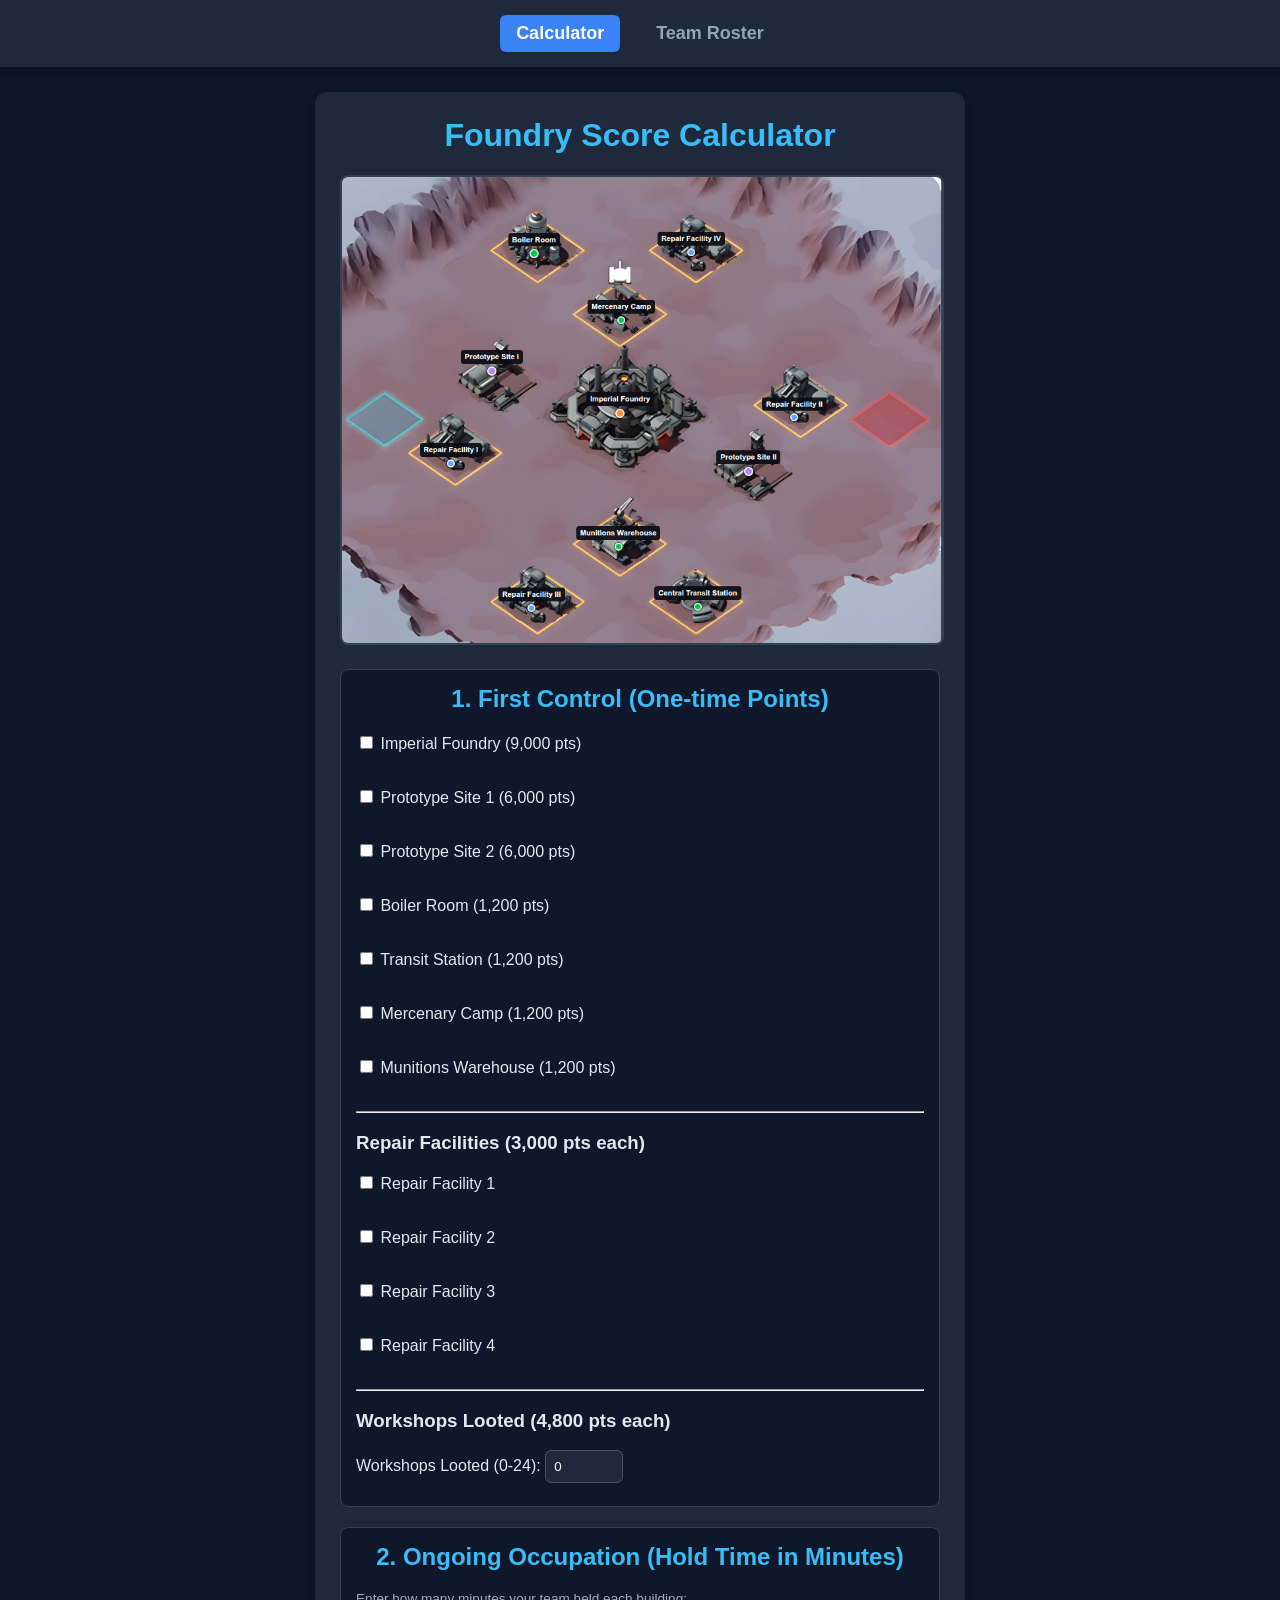
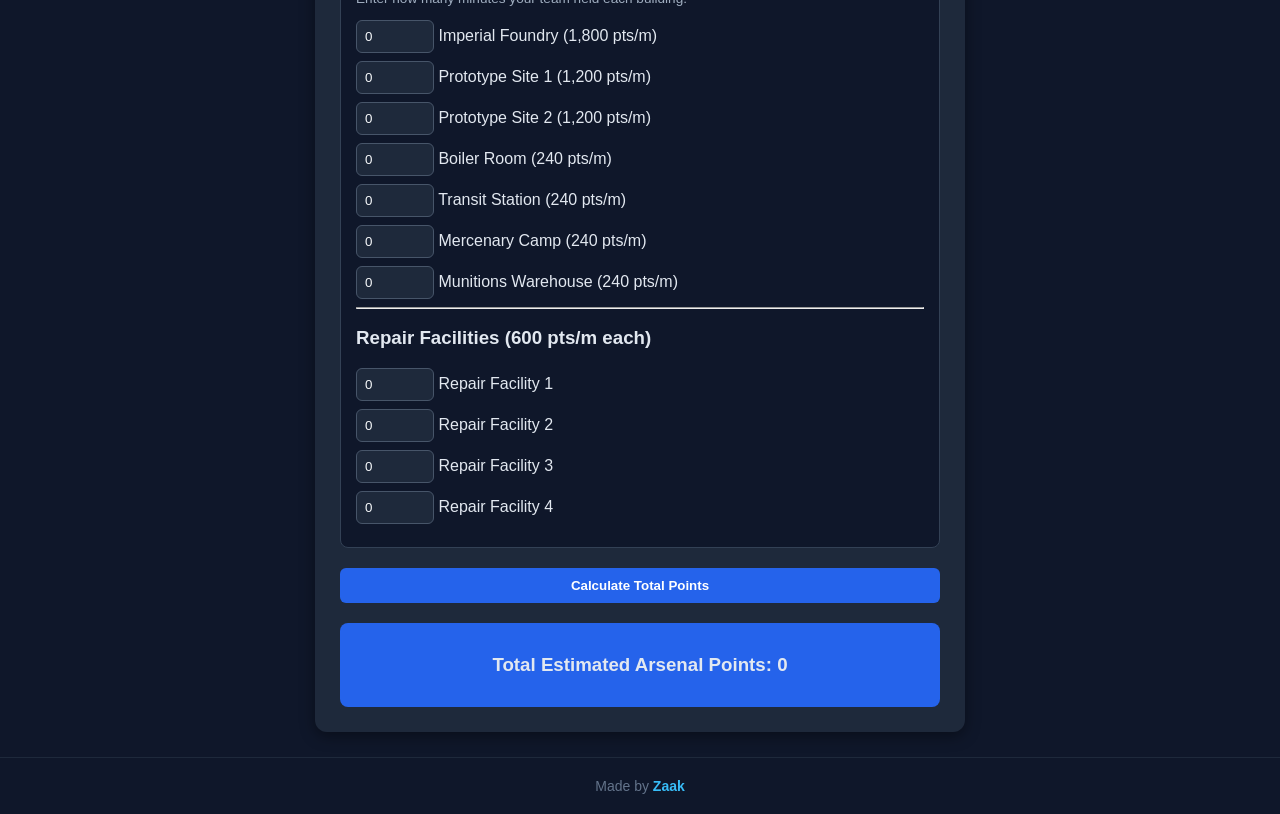
==== index.html @ eb8f11a5 "First upload" ====
<!DOCTYPE html>
<html lang="en">
<head>
  <meta charset="UTF-8">
  <meta name="viewport" content="width=device-width, initial-scale=1.0">
  <title>Whiteout Survival - Foundry Calculator</title>
  <link rel="stylesheet" href="style.css">
</head>
<body>

  <!-- Navigation Bar -->
  <nav class="navbar">
    <a href="index.html" class="active">Calculator</a>
    <a href="teams.html">Team Roster</a>
  </nav>

  <div class="container">
    <h1>Foundry Score Calculator</h1>
    
    <!-- Map Image Header -->
    <img src="map.png" alt="Foundry Map" class="map-img">

    <div class="section">
      <h2>1. First Control (One-time Points)</h2>
      <label><input type="checkbox" id="imperial_fc"> Imperial Foundry (9,000 pts)</label><br>
      <label><input type="checkbox" id="proto1_fc"> Prototype Site 1 (6,000 pts)</label><br>
      <label><input type="checkbox" id="proto2_fc"> Prototype Site 2 (6,000 pts)</label><br>
      <label><input type="checkbox" id="boiler_fc"> Boiler Room (1,200 pts)</label><br>
      <label><input type="checkbox" id="transit_fc"> Transit Station (1,200 pts)</label><br>
      <label><input type="checkbox" id="merc_fc"> Mercenary Camp (1,200 pts)</label><br>
      <label><input type="checkbox" id="munition_fc"> Munitions Warehouse (1,200 pts)</label><br>
      <hr>
      <h3>Repair Facilities (3,000 pts each)</h3>
      <label><input type="checkbox" id="rf1_fc"> Repair Facility 1</label><br>
      <label><input type="checkbox" id="rf2_fc"> Repair Facility 2</label><br>
      <label><input type="checkbox" id="rf3_fc"> Repair Facility 3</label><br>
      <label><input type="checkbox" id="rf4_fc"> Repair Facility 4</label><br>
      <hr>
      <h3>Workshops Looted (4,800 pts each)</h3>
      <label>Workshops Looted (0-24): 
        <input type="number" id="workshops_count" value="0" min="0" max="24">
      </label>
    </div>

    <div class="section">
      <h2>2. Ongoing Occupation (Hold Time in Minutes)</h2>
      <p style="font-size: 0.85em; color: #a0aec0;">Enter how many minutes your team held each building:</p>
      
      <label>
        <input type="number" id="imperial_min" value="0" min="0" max="60"> 
        Imperial Foundry (1,800 pts/m)
      </label>
      <label>
        <input type="number" id="proto1_min" value="0" min="0" max="60"> 
        Prototype Site 1 (1,200 pts/m)
      </label>
      <label>
        <input type="number" id="proto2_min" value="0" min="0" max="60"> 
        Prototype Site 2 (1,200 pts/m)
      </label>
      <label>
        <input type="number" id="boiler_min" value="0" min="0" max="60"> 
        Boiler Room (240 pts/m)
      </label>
      <label>
        <input type="number" id="transit_min" value="0" min="0" max="60"> 
        Transit Station (240 pts/m)
      </label>
      <label>
        <input type="number" id="merc_min" value="0" min="0" max="60"> 
        Mercenary Camp (240 pts/m)
      </label>
      <label>
        <input type="number" id="munition_min" value="0" min="0" max="60"> 
        Munitions Warehouse (240 pts/m)
      </label>
      
      <hr>
      <h3>Repair Facilities (600 pts/m each)</h3>
      <label>
        <input type="number" id="rf1_min" value="0" min="0" max="60"> 
        Repair Facility 1
      </label>
      <label>
        <input type="number" id="rf2_min" value="0" min="0" max="60"> 
        Repair Facility 2
      </label>
      <label>
        <input type="number" id="rf3_min" value="0" min="0" max="60"> 
        Repair Facility 3
      </label>
      <label>
        <input type="number" id="rf4_min" value="0" min="0" max="60"> 
        Repair Facility 4
      </label>
    </div>

    <button onclick="calculateScore()" style="width:100%; background-color:#2563eb; color:white;">Calculate Total Points</button>

    <div class="result">
      <h3>Total Estimated Arsenal Points: <span id="total-score">0</span></h3>
    </div>
  </div>

  <footer>
    Made by <strong>Zaak</strong>
  </footer>

  <script src="script.js"></script>
</body>
</html>
---- style.css ----
body {
  font-family: 'Segoe UI', Tahoma, Geneva, Verdana, sans-serif;
  background-color: #0f172a;
  color: #e2e8f0;
  margin: 0;
  padding: 0;
  display: flex;
  flex-direction: column;
  align-items: center;
  min-height: 100vh;
}

/* Navigation Bar */
.navbar {
  width: 100%;
  background-color: #1e293b;
  display: flex;
  justify-content: center;
  gap: 20px;
  padding: 15px 0;
  box-shadow: 0 2px 10px rgba(0,0,0,0.5);
}

.navbar a {
  color: #94a3b8;
  text-decoration: none;
  font-size: 18px;
  font-weight: bold;
  padding: 8px 16px;
  border-radius: 6px;
  transition: 0.2s;
}

.navbar a:hover, .navbar a.active {
  background-color: #3b82f6;
  color: white;
}

/* Containers */
.container {
  background-color: #1e293b;
  padding: 25px;
  border-radius: 12px;
  max-width: 600px;
  width: 90%;
  margin: 25px auto;
  box-shadow: 0 4px 15px rgba(0, 0, 0, 0.4);
}

.container.wide {
  max-width: 900px;
}

.map-img {
  width: 100%;
  border-radius: 8px;
  margin-bottom: 20px;
  border: 2px solid #334155;
}

h1, h2 {
  color: #38bdf8;
  text-align: center;
  margin-top: 0;
}

.subtitle {
  text-align: center;
  color: #94a3b8;
  margin-bottom: 20px;
}

.section {
  margin-bottom: 20px;
  background: #0f172a;
  padding: 15px;
  border-radius: 8px;
  border: 1px solid #334155;
}

label {
  display: block;
  margin: 8px 0;
  cursor: pointer;
}

input[type="number"], input[type="text"], select {
  background-color: #1e293b;
  color: #f8fafc;
  border: 1px solid #475569;
  padding: 8px;
  border-radius: 6px;
}

input[type="number"] {
  width: 60px;
}

/* Team Header Inputs */
.summary-header-inputs {
  display: flex;
  gap: 10px;
  margin-bottom: 20px;
}

.summary-header-inputs input {
  flex: 1;
  padding: 10px;
}

/* Team Roster Cards */
.team-card {
  background-color: #0f172a;
  border: 2px solid #2563eb;
  border-radius: 8px;
  padding: 15px;
  margin-bottom: 20px;
}

.team-header {
  display: flex;
  align-items: center;
  gap: 10px;
  margin-bottom: 15px;
  background: #1e293b;
  padding: 10px;
  border-radius: 6px;
}

.arrow-sep {
  color: #38bdf8;
  font-weight: bold;
}

.team-badge {
  background: #2563eb;
  color: white;
  border-radius: 50%;
  width: 28px;
  height: 28px;
  display: flex;
  align-items: center;
  justify-content: center;
  font-weight: bold;
}

.team-name-input {
  flex: 1;
  font-weight: bold;
}

.building-select {
  flex: 1;
}

.role-title {
  font-size: 12px;
  color: #fbbf24;
  font-weight: bold;
  margin-bottom: 8px;
}

.player-row {
  display: flex;
  gap: 8px;
  margin-bottom: 8px;
}

.input-name { flex: 2; }
.input-note { flex: 3; }

/* Buttons */
button {
  padding: 10px 15px;
  border: none;
  border-radius: 6px;
  font-weight: bold;
  cursor: pointer;
}

.btn-add { background-color: #16a34a; color: white; }
.btn-primary { background-color: #2563eb; color: white; }
.btn-reset { background-color: #dc2626; color: white; }
.btn-secondary { background-color: #334155; color: white; margin-top: 8px; }
.btn-danger { background-color: #ef4444; color: white; }
.btn-remove { background-color: transparent; color: #ef4444; border: 1px solid #ef4444; }

.actions {
  display: flex;
  justify-content: space-between;
  margin-top: 15px;
  gap: 10px;
}

/* Battle Plan Summary Card Styling */
.summary-card {
  margin-top: 30px;
  background-color: #0b1120;
  border: 1px solid #334155;
  border-radius: 8px;
  padding: 20px;
}

.summary-card h2 {
  font-size: 18px;
  color: #ffffff;
  text-align: left;
  border-bottom: 1px solid #334155;
  padding-bottom: 10px;
  margin-bottom: 15px;
}

.summary-team-block {
  border-left: 4px solid #3b82f6;
  background: #1e293b;
  padding: 12px 15px;
  margin-bottom: 12px;
  border-radius: 0 6px 6px 0;
}

.summary-team-title {
  font-size: 16px;
  font-weight: bold;
  color: #ffffff;
  margin-bottom: 6px;
}

.summary-building {
  color: #38bdf8;
}

.summary-leader {
  font-weight: bold;
  color: #e2e8f0;
  margin-bottom: 6px;
  font-size: 14px;
}

.summary-joiners {
  list-style-type: none;
  padding-left: 10px;
  margin: 0;
  color: #cbd5e1;
  font-size: 14px;
}

.summary-joiners li {
  margin-bottom: 3px;
}

.result {
  margin-top: 20px;
  text-align: center;
  background: #2563eb;
  padding: 12px;
  border-radius: 8px;
}

/* Footer */
footer {
  width: 100%;
  text-align: center;
  padding: 20px 0;
  margin-top: auto;
  color: #64748b;
  font-size: 14px;
  border-top: 1px solid #1e293b;
}

footer strong {
  color: #38bdf8;
}
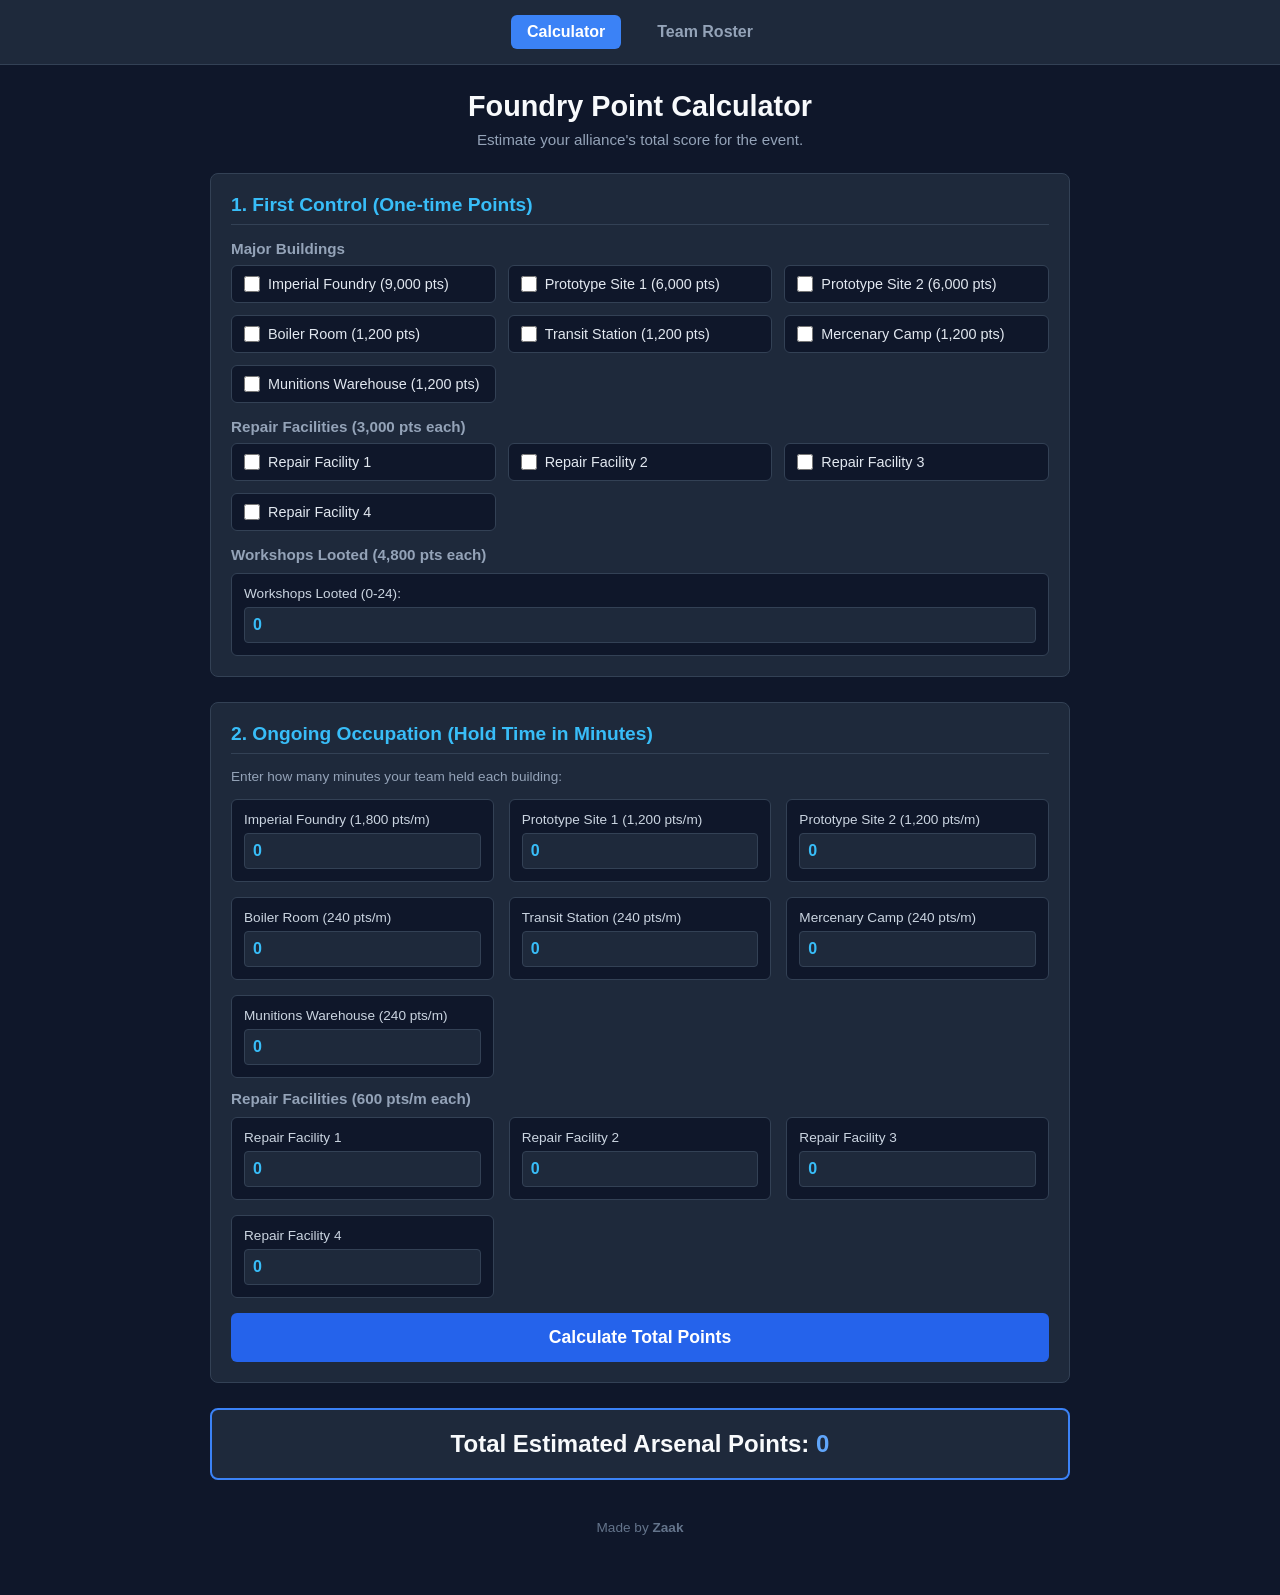
==== commit a7febf3f: "Wrap calculator elements in proper CSS containers and cards" ====
--- a/index.html
+++ b/index.html
@@ -3,8 +3,8 @@
 <head>
   <meta charset="UTF-8">
   <meta name="viewport" content="width=device-width, initial-scale=1.0">
-  <title>Whiteout Survival - Foundry Calculator</title>
-  <link rel="stylesheet" href="style.css">
+  <title>Foundry Point Calculator</title>
+  <link rel="stylesheet" href="style.css?v=3">
 </head>
 <body>
 
@@ -15,90 +15,107 @@
   </nav>
 
   <div class="container">
-    <h1>Foundry Score Calculator</h1>
-    
-    <!-- Map Image Header -->
-    <img src="map.png" alt="Foundry Map" class="map-img">
+    <h1>Foundry Point Calculator</h1>
+    <p class="subtitle">Estimate your alliance's total score for the event.</p>
 
-    <div class="section">
-      <h2>1. First Control (One-time Points)</h2>
-      <label><input type="checkbox" id="imperial_fc"> Imperial Foundry (9,000 pts)</label><br>
-      <label><input type="checkbox" id="proto1_fc"> Prototype Site 1 (6,000 pts)</label><br>
-      <label><input type="checkbox" id="proto2_fc"> Prototype Site 2 (6,000 pts)</label><br>
-      <label><input type="checkbox" id="boiler_fc"> Boiler Room (1,200 pts)</label><br>
-      <label><input type="checkbox" id="transit_fc"> Transit Station (1,200 pts)</label><br>
-      <label><input type="checkbox" id="merc_fc"> Mercenary Camp (1,200 pts)</label><br>
-      <label><input type="checkbox" id="munition_fc"> Munitions Warehouse (1,200 pts)</label><br>
-      <hr>
-      <h3>Repair Facilities (3,000 pts each)</h3>
-      <label><input type="checkbox" id="rf1_fc"> Repair Facility 1</label><br>
-      <label><input type="checkbox" id="rf2_fc"> Repair Facility 2</label><br>
-      <label><input type="checkbox" id="rf3_fc"> Repair Facility 3</label><br>
-      <label><input type="checkbox" id="rf4_fc"> Repair Facility 4</label><br>
-      <hr>
-      <h3>Workshops Looted (4,800 pts each)</h3>
-      <label>Workshops Looted (0-24): 
-        <input type="number" id="workshops_count" value="0" min="0" max="24">
-      </label>
+    <div class="map-container">
+      <img src="https://raw.githubusercontent.com/zackrmt92-byte/foundry-calculator/main/foundry-map.png" alt="Foundry Map" class="map-image" onerror="this.style.display='none'">
     </div>
 
-    <div class="section">
-      <h2>2. Ongoing Occupation (Hold Time in Minutes)</h2>
-      <p style="font-size: 0.85em; color: #a0aec0;">Enter how many minutes your team held each building:</p>
+    <!-- 1. First Control Section -->
+    <div class="calc-section">
+      <h2>1. First Control (One-time Points)</h2>
       
-      <label>
-        <input type="number" id="imperial_min" value="0" min="0" max="60"> 
-        Imperial Foundry (1,800 pts/m)
-      </label>
-      <label>
-        <input type="number" id="proto1_min" value="0" min="0" max="60"> 
-        Prototype Site 1 (1,200 pts/m)
-      </label>
-      <label>
-        <input type="number" id="proto2_min" value="0" min="0" max="60"> 
-        Prototype Site 2 (1,200 pts/m)
-      </label>
-      <label>
-        <input type="number" id="boiler_min" value="0" min="0" max="60"> 
-        Boiler Room (240 pts/m)
-      </label>
-      <label>
-        <input type="number" id="transit_min" value="0" min="0" max="60"> 
-        Transit Station (240 pts/m)
-      </label>
-      <label>
-        <input type="number" id="merc_min" value="0" min="0" max="60"> 
-        Mercenary Camp (240 pts/m)
-      </label>
-      <label>
-        <input type="number" id="munition_min" value="0" min="0" max="60"> 
-        Munitions Warehouse (240 pts/m)
-      </label>
-      
-      <hr>
-      <h3>Repair Facilities (600 pts/m each)</h3>
-      <label>
-        <input type="number" id="rf1_min" value="0" min="0" max="60"> 
-        Repair Facility 1
-      </label>
-      <label>
-        <input type="number" id="rf2_min" value="0" min="0" max="60"> 
-        Repair Facility 2
-      </label>
-      <label>
-        <input type="number" id="rf3_min" value="0" min="0" max="60"> 
-        Repair Facility 3
-      </label>
-      <label>
-        <input type="number" id="rf4_min" value="0" min="0" max="60"> 
-        Repair Facility 4
-      </label>
+      <h4>Major Buildings</h4>
+      <div class="checkbox-grid">
+        <label class="checkbox-item"><input type="checkbox" id="fc-foundry" value="9000"> Imperial Foundry (9,000 pts)</label>
+        <label class="checkbox-item"><input type="checkbox" id="fc-site1" value="6000"> Prototype Site 1 (6,000 pts)</label>
+        <label class="checkbox-item"><input type="checkbox" id="fc-site2" value="6000"> Prototype Site 2 (6,000 pts)</label>
+        <label class="checkbox-item"><input type="checkbox" id="fc-boiler" value="1200"> Boiler Room (1,200 pts)</label>
+        <label class="checkbox-item"><input type="checkbox" id="fc-transit" value="1200"> Transit Station (1,200 pts)</label>
+        <label class="checkbox-item"><input type="checkbox" id="fc-mercenary" value="1200"> Mercenary Camp (1,200 pts)</label>
+        <label class="checkbox-item"><input type="checkbox" id="fc-munitions" value="1200"> Munitions Warehouse (1,200 pts)</label>
+      </div>
+
+      <h4>Repair Facilities (3,000 pts each)</h4>
+      <div class="checkbox-grid">
+        <label class="checkbox-item"><input type="checkbox" id="fc-rf1" value="3000"> Repair Facility 1</label>
+        <label class="checkbox-item"><input type="checkbox" id="fc-rf2" value="3000"> Repair Facility 2</label>
+        <label class="checkbox-item"><input type="checkbox" id="fc-rf3" value="3000"> Repair Facility 3</label>
+        <label class="checkbox-item"><input type="checkbox" id="fc-rf4" value="3000"> Repair Facility 4</label>
+      </div>
+
+      <h4>Workshops Looted (4,800 pts each)</h4>
+      <div class="inputs-grid" style="margin-top: 10px;">
+        <div class="input-group">
+          <label for="workshops">Workshops Looted (0-24):</label>
+          <input type="number" id="workshops" min="0" max="24" value="0">
+        </div>
+      </div>
     </div>
 
-    <button onclick="calculateScore()" style="width:100%; background-color:#2563eb; color:white;">Calculate Total Points</button>
+    <!-- 2. Ongoing Occupation Section -->
+    <div class="calc-section">
+      <h2>2. Ongoing Occupation (Hold Time in Minutes)</h2>
+      <p style="font-size: 0.85rem; color: #94a3b8; margin-bottom: 15px;">Enter how many minutes your team held each building:</p>
 
-    <div class="result">
-      <h3>Total Estimated Arsenal Points: <span id="total-score">0</span></h3>
+      <div class="inputs-grid">
+        <div class="input-group">
+          <label for="m-foundry">Imperial Foundry (1,800 pts/m)</label>
+          <input type="number" id="m-foundry" min="0" value="0">
+        </div>
+        <div class="input-group">
+          <label for="m-site1">Prototype Site 1 (1,200 pts/m)</label>
+          <input type="number" id="m-site1" min="0" value="0">
+        </div>
+        <div class="input-group">
+          <label for="m-site2">Prototype Site 2 (1,200 pts/m)</label>
+          <input type="number" id="m-site2" min="0" value="0">
+        </div>
+        <div class="input-group">
+          <label for="m-boiler">Boiler Room (240 pts/m)</label>
+          <input type="number" id="m-boiler" min="0" value="0">
+        </div>
+        <div class="input-group">
+          <label for="m-transit">Transit Station (240 pts/m)</label>
+          <input type="number" id="m-transit" min="0" value="0">
+        </div>
+        <div class="input-group">
+          <label for="m-mercenary">Mercenary Camp (240 pts/m)</label>
+          <input type="number" id="m-mercenary" min="0" value="0">
+        </div>
+        <div class="input-group">
+          <label for="m-munitions">Munitions Warehouse (240 pts/m)</label>
+          <input type="number" id="m-munitions" min="0" value="0">
+        </div>
+      </div>
+
+      <h4>Repair Facilities (600 pts/m each)</h4>
+      <div class="inputs-grid">
+        <div class="input-group">
+          <label for="m-rf1">Repair Facility 1</label>
+          <input type="number" id="m-rf1" min="0" value="0">
+        </div>
+        <div class="input-group">
+          <label for="m-rf2">Repair Facility 2</label>
+          <input type="number" id="m-rf2" min="0" value="0">
+        </div>
+        <div class="input-group">
+          <label for="m-rf3">Repair Facility 3</label>
+          <input type="number" id="m-rf3" min="0" value="0">
+        </div>
+        <div class="input-group">
+          <label for="m-rf4">Repair Facility 4</label>
+          <input type="number" id="m-rf4" min="0" value="0">
+        </div>
+      </div>
+
+      <button type="button" onclick="calculateScore()" class="btn-calc">Calculate Total Points</button>
+    </div>
+
+    <!-- Total Results Card -->
+    <div class="result-box">
+      <h2>Total Estimated Arsenal Points: <span id="total-score">0</span></h2>
     </div>
   </div>
 
@@ -106,6 +123,44 @@
     Made by <strong>Zaak</strong>
   </footer>
 
-  <script src="script.js"></script>
+  <script>
+    function calculateScore() {
+      let total = 0;
+
+      // 1. Checkboxes
+      const checkboxes = document.querySelectorAll('.calc-section input[type="checkbox"]');
+      checkboxes.forEach(cb => {
+        if (cb.checked) {
+          total += parseInt(cb.value) || 0;
+        }
+      });
+
+      // 2. Workshops
+      const workshops = parseInt(document.getElementById('workshops').value) || 0;
+      total += workshops * 4800;
+
+      // 3. Occupation Minutes
+      const minMap = [
+        { id: 'm-foundry', pts: 1800 },
+        { id: 'm-site1', pts: 1200 },
+        { id: 'm-site2', pts: 1200 },
+        { id: 'm-boiler', pts: 240 },
+        { id: 'm-transit', pts: 240 },
+        { id: 'm-mercenary', pts: 240 },
+        { id: 'm-munitions', pts: 240 },
+        { id: 'm-rf1', pts: 600 },
+        { id: 'm-rf2', pts: 600 },
+        { id: 'm-rf3', pts: 600 },
+        { id: 'm-rf4', pts: 600 }
+      ];
+
+      minMap.forEach(item => {
+        const val = parseInt(document.getElementById(item.id).value) || 0;
+        total += val * item.pts;
+      });
+
+      document.getElementById('total-score').innerText = total.toLocaleString();
+    }
+  </script>
 </body>
 </html>
--- a/style.css
+++ b/style.css
@@ -1,119 +1,217 @@
-body {
-  font-family: 'Segoe UI', Tahoma, Geneva, Verdana, sans-serif;
-  background-color: #0f172a;
-  color: #e2e8f0;
+/* =========================================================
+   GLOBAL DARK THEME & LAYOUT
+   ========================================================= */
+* {
+  box-sizing: border-box;
   margin: 0;
   padding: 0;
-  display: flex;
-  flex-direction: column;
-  align-items: center;
+  font-family: -apple-system, BlinkMacSystemFont, "Segoe UI", Roboto, Helvetica, Arial, sans-serif;
+}
+
+body {
+  background-color: #0f172a;
+  color: #f8fafc;
+  padding-bottom: 60px;
   min-height: 100vh;
 }
 
 /* Navigation Bar */
 .navbar {
-  width: 100%;
-  background-color: #1e293b;
   display: flex;
   justify-content: center;
   gap: 20px;
-  padding: 15px 0;
-  box-shadow: 0 2px 10px rgba(0,0,0,0.5);
+  background-color: #1e293b;
+  padding: 15px;
+  border-bottom: 1px solid #334155;
+  margin-bottom: 25px;
 }
 
 .navbar a {
   color: #94a3b8;
   text-decoration: none;
-  font-size: 18px;
-  font-weight: bold;
+  font-weight: 600;
+  font-size: 1rem;
   padding: 8px 16px;
   border-radius: 6px;
-  transition: 0.2s;
+  transition: all 0.2s ease;
 }
 
 .navbar a:hover, .navbar a.active {
+  color: #ffffff;
   background-color: #3b82f6;
-  color: white;
-}
-
-/* Containers */
+}
+
+/* Main Page Container */
 .container {
-  background-color: #1e293b;
-  padding: 25px;
-  border-radius: 12px;
-  max-width: 600px;
-  width: 90%;
-  margin: 25px auto;
-  box-shadow: 0 4px 15px rgba(0, 0, 0, 0.4);
+  max-width: 900px;
+  margin: 0 auto;
+  padding: 0 20px;
 }
 
 .container.wide {
-  max-width: 900px;
-}
-
-.map-img {
-  width: 100%;
-  border-radius: 8px;
-  margin-bottom: 20px;
-  border: 2px solid #334155;
-}
-
-h1, h2 {
-  color: #38bdf8;
+  max-width: 1000px;
+}
+
+h1 {
+  font-size: 1.8rem;
+  margin-bottom: 8px;
+  color: #f8fafc;
   text-align: center;
-  margin-top: 0;
-}
-
-.subtitle {
+}
+
+p.subtitle {
   text-align: center;
   color: #94a3b8;
-  margin-bottom: 20px;
-}
-
-.section {
-  margin-bottom: 20px;
-  background: #0f172a;
-  padding: 15px;
+  margin-bottom: 25px;
+  font-size: 0.95rem;
+}
+
+/* Header Map Image */
+.map-container {
+  text-align: center;
+  margin-bottom: 25px;
+}
+
+.map-image, img {
+  max-width: 100%;
+  height: auto;
   border-radius: 8px;
   border: 1px solid #334155;
-}
-
-label {
-  display: block;
-  margin: 8px 0;
+  box-shadow: 0 4px 6px -1px rgba(0, 0, 0, 0.3);
+}
+
+/* =========================================================
+   CALCULATOR PAGE STYLES (index.html)
+   ========================================================= */
+.calc-section {
+  background-color: #1e293b;
+  border: 1px solid #334155;
+  border-radius: 8px;
+  padding: 20px;
+  margin-bottom: 25px;
+}
+
+.calc-section h2, .calc-section h3 {
+  color: #38bdf8;
+  font-size: 1.2rem;
+  margin-bottom: 15px;
+  border-bottom: 1px solid #334155;
+  padding-bottom: 8px;
+}
+
+.calc-section h4 {
+  color: #94a3b8;
+  font-size: 0.95rem;
+  margin: 12px 0 8px 0;
+}
+
+/* Checkbox Grid Layout */
+.checkbox-grid {
+  display: grid;
+  grid-template-columns: repeat(auto-fit, minmax(220px, 1fr));
+  gap: 12px;
+  margin-bottom: 15px;
+}
+
+.checkbox-item {
+  display: flex;
+  align-items: center;
+  gap: 8px;
+  background-color: #0f172a;
+  padding: 10px 12px;
+  border-radius: 6px;
+  border: 1px solid #334155;
+  font-size: 0.9rem;
+  color: #e2e8f0;
   cursor: pointer;
 }
 
-input[type="number"], input[type="text"], select {
-  background-color: #1e293b;
+.checkbox-item input[type="checkbox"] {
+  width: 16px;
+  height: 16px;
+  accent-color: #3b82f6;
+  cursor: pointer;
+}
+
+/* Number Inputs Grid Layout */
+.inputs-grid {
+  display: grid;
+  grid-template-columns: repeat(auto-fit, minmax(260px, 1fr));
+  gap: 15px;
+  margin-top: 10px;
+}
+
+.input-group {
+  display: flex;
+  flex-direction: column;
+  gap: 6px;
+  background-color: #0f172a;
+  padding: 12px;
+  border-radius: 6px;
+  border: 1px solid #334155;
+}
+
+.input-group label {
+  font-size: 0.85rem;
+  color: #cbd5e1;
+  font-weight: 500;
+}
+
+.input-group input[type="number"] {
+  background-color: #1e293b;
+  border: 1px solid #334155;
+  color: #38bdf8;
+  font-weight: bold;
+  font-size: 1rem;
+  padding: 8px;
+  border-radius: 4px;
+  width: 100%;
+}
+
+/* Calculation Result Box */
+.result-box {
+  background-color: #1e293b;
+  border: 2px solid #3b82f6;
+  border-radius: 8px;
+  padding: 20px;
+  text-align: center;
+  margin-top: 25px;
+}
+
+.result-box h2 {
+  font-size: 1.5rem;
   color: #f8fafc;
-  border: 1px solid #475569;
-  padding: 8px;
-  border-radius: 6px;
-}
-
-input[type="number"] {
-  width: 60px;
-}
-
-/* Team Header Inputs */
+}
+
+.result-box span {
+  color: #60a5fa;
+  font-weight: bold;
+}
+
+/* =========================================================
+   TEAM ROSTER PAGE STYLES (teams.html)
+   ========================================================= */
 .summary-header-inputs {
   display: flex;
-  gap: 10px;
+  gap: 15px;
   margin-bottom: 20px;
 }
 
 .summary-header-inputs input {
   flex: 1;
-  padding: 10px;
-}
-
-/* Team Roster Cards */
+  background-color: #1e293b;
+  border: 1px solid #334155;
+  color: #fff;
+  padding: 12px;
+  border-radius: 6px;
+  font-size: 0.95rem;
+}
+
 .team-card {
-  background-color: #0f172a;
-  border: 2px solid #2563eb;
+  background-color: #1e293b;
+  border: 1px solid #334155;
   border-radius: 8px;
-  padding: 15px;
+  padding: 20px;
   margin-bottom: 20px;
 }
 
@@ -122,106 +220,143 @@
   align-items: center;
   gap: 10px;
   margin-bottom: 15px;
-  background: #1e293b;
+  flex-wrap: wrap;
+}
+
+.team-badge {
+  background-color: #3b82f6;
+  color: #fff;
+  font-weight: bold;
+  padding: 6px 12px;
+  border-radius: 50%;
+  font-size: 0.9rem;
+}
+
+.team-name-input {
+  background-color: #0f172a;
+  border: 1px solid #334155;
+  color: #60a5fa;
+  font-weight: bold;
   padding: 10px;
   border-radius: 6px;
+  flex: 1;
+  min-width: 140px;
 }
 
 .arrow-sep {
+  color: #64748b;
+  font-size: 1.2rem;
+}
+
+.building-select {
+  background-color: #0f172a;
+  border: 1px solid #334155;
   color: #38bdf8;
-  font-weight: bold;
-}
-
-.team-badge {
-  background: #2563eb;
-  color: white;
-  border-radius: 50%;
-  width: 28px;
-  height: 28px;
-  display: flex;
+  padding: 10px;
+  border-radius: 6px;
+  flex: 1;
+  min-width: 160px;
+}
+
+.role-section {
+  margin-bottom: 15px;
+}
+
+.role-title {
+  font-size: 0.8rem;
+  font-weight: bold;
+  color: #94a3b8;
+  letter-spacing: 0.5px;
+  margin-bottom: 8px;
+}
+
+.player-row {
+  display: flex;
+  gap: 10px;
+  margin-bottom: 8px;
   align-items: center;
-  justify-content: center;
-  font-weight: bold;
-}
-
-.team-name-input {
+}
+
+.input-name {
   flex: 1;
-  font-weight: bold;
-}
-
-.building-select {
-  flex: 1;
-}
-
-.role-title {
-  font-size: 12px;
-  color: #fbbf24;
-  font-weight: bold;
-  margin-bottom: 8px;
-}
-
-.player-row {
-  display: flex;
-  gap: 8px;
-  margin-bottom: 8px;
-}
-
-.input-name { flex: 2; }
-.input-note { flex: 3; }
+  background-color: #0f172a;
+  border: 1px solid #334155;
+  color: #fff;
+  padding: 10px;
+  border-radius: 6px;
+  min-width: 120px;
+}
+
+.input-note {
+  flex: 2;
+  background-color: #0f172a;
+  border: 1px solid #334155;
+  color: #94a3b8;
+  padding: 10px;
+  border-radius: 6px;
+  min-width: 140px;
+}
 
 /* Buttons */
+.actions {
+  display: flex;
+  gap: 12px;
+  margin-top: 20px;
+  margin-bottom: 30px;
+  flex-wrap: wrap;
+}
+
 button {
-  padding: 10px 15px;
+  cursor: pointer;
   border: none;
-  border-radius: 6px;
-  font-weight: bold;
-  cursor: pointer;
+  padding: 12px 18px;
+  border-radius: 6px;
+  font-weight: 600;
+  font-size: 0.95rem;
+  transition: opacity 0.2s;
+}
+
+button:hover {
+  opacity: 0.9;
 }
 
 .btn-add { background-color: #16a34a; color: white; }
 .btn-primary { background-color: #2563eb; color: white; }
-.btn-reset { background-color: #dc2626; color: white; }
-.btn-secondary { background-color: #334155; color: white; margin-top: 8px; }
-.btn-danger { background-color: #ef4444; color: white; }
-.btn-remove { background-color: transparent; color: #ef4444; border: 1px solid #ef4444; }
-
-.actions {
-  display: flex;
-  justify-content: space-between;
+.btn-secondary { background-color: #334155; color: #f8fafc; font-size: 0.85rem; padding: 8px 12px; }
+.btn-reset { background-color: #dc2626; color: white; margin-left: auto; }
+.btn-danger { background-color: #ef4444; color: white; padding: 8px 12px; }
+.btn-remove { background-color: transparent; color: #ef4444; font-size: 1.1rem; padding: 4px 8px; }
+
+.btn-calc {
+  background-color: #2563eb;
+  color: white;
+  width: 100%;
+  padding: 14px;
+  font-size: 1.1rem;
   margin-top: 15px;
-  gap: 10px;
-}
-
-/* Battle Plan Summary Card Styling */
+}
+
+/* Summary Display Card */
 .summary-card {
-  margin-top: 30px;
-  background-color: #0b1120;
+  background-color: #1e293b;
   border: 1px solid #334155;
   border-radius: 8px;
   padding: 20px;
-}
-
-.summary-card h2 {
-  font-size: 18px;
-  color: #ffffff;
-  text-align: left;
-  border-bottom: 1px solid #334155;
-  padding-bottom: 10px;
-  margin-bottom: 15px;
+  margin-top: 30px;
 }
 
 .summary-team-block {
+  background-color: #1e293b;
   border-left: 4px solid #3b82f6;
-  background: #1e293b;
-  padding: 12px 15px;
+  padding: 12px;
   margin-bottom: 12px;
-  border-radius: 0 6px 6px 0;
+  border-radius: 4px;
 }
 
 .summary-team-title {
-  font-size: 16px;
-  font-weight: bold;
-  color: #ffffff;
+  font-weight: bold;
+  color: #f8fafc;
+  font-size: 1.05rem;
   margin-bottom: 6px;
 }
 
@@ -230,43 +365,128 @@
 }
 
 .summary-leader {
-  font-weight: bold;
-  color: #e2e8f0;
-  margin-bottom: 6px;
-  font-size: 14px;
+  color: #f59e0b;
+  font-weight: 600;
+  margin-bottom: 4px;
+  margin-left: 10px;
 }
 
 .summary-joiners {
-  list-style-type: none;
-  padding-left: 10px;
-  margin: 0;
+  list-style: none;
+  margin-left: 15px;
   color: #cbd5e1;
-  font-size: 14px;
+  font-size: 0.95rem;
 }
 
 .summary-joiners li {
-  margin-bottom: 3px;
-}
-
-.result {
-  margin-top: 20px;
+  margin-bottom: 2px;
+}
+
+footer {
   text-align: center;
-  background: #2563eb;
-  padding: 12px;
-  border-radius: 8px;
-}
-
-/* Footer */
-footer {
-  width: 100%;
-  text-align: center;
-  padding: 20px 0;
-  margin-top: auto;
+  margin-top: 40px;
   color: #64748b;
-  font-size: 14px;
-  border-top: 1px solid #1e293b;
-}
-
-footer strong {
-  color: #38bdf8;
-}
+  font-size: 0.85rem;
+}
+
+/* =========================================================
+   📱 MOBILE RESPONSIVE STYLES (Only affects screens < 768px)
+   ========================================================= */
+@media screen and (max-width: 768px) {
+  .container {
+    padding: 0 12px;
+  }
+
+  h1 {
+    font-size: 1.4rem;
+  }
+
+  .navbar {
+    padding: 10px;
+    gap: 10px;
+  }
+
+  .navbar a {
+    font-size: 0.85rem;
+    padding: 6px 12px;
+  }
+
+  .checkbox-grid {
+    grid-template-columns: 1fr;
+  }
+
+  .inputs-grid {
+    grid-template-columns: 1fr;
+  }
+
+  .summary-header-inputs {
+    flex-direction: column;
+    gap: 10px;
+  }
+
+  .team-header {
+    flex-direction: column;
+    align-items: stretch;
+    gap: 8px;
+  }
+
+  .arrow-sep {
+    display: none;
+  }
+
+  .team-name-input, .building-select {
+    width: 100%;
+  }
+
+  .player-row {
+    flex-direction: column;
+    align-items: stretch;
+    position: relative;
+    background-color: #0f172a;
+    padding: 8px;
+    border-radius: 6px;
+    border: 1px solid #334155;
+  }
+
+  .input-name, .input-note {
+    width: 100%;
+    border: none;
+    background: transparent;
+    padding: 6px;
+  }
+
+  .input-name {
+    border-bottom: 1px solid #334155;
+    font-weight: 600;
+  }
+
+  .btn-remove {
+    position: absolute;
+    right: 5px;
+    top: 5px;
+  }
+
+  .actions {
+    flex-direction: column;
+    gap: 10px;
+  }
+
+  .actions button {
+    width: 100%;
+    text-align: center;
+    padding: 14px;
+    font-size: 1rem;
+  }
+
+  .btn-reset {
+    margin-left: 0;
+  }
+
+  .summary-card {
+    padding: 12px;
+  }
+
+  #summary-header-title {
+    font-size: 1.1rem !important;
+  }
+}
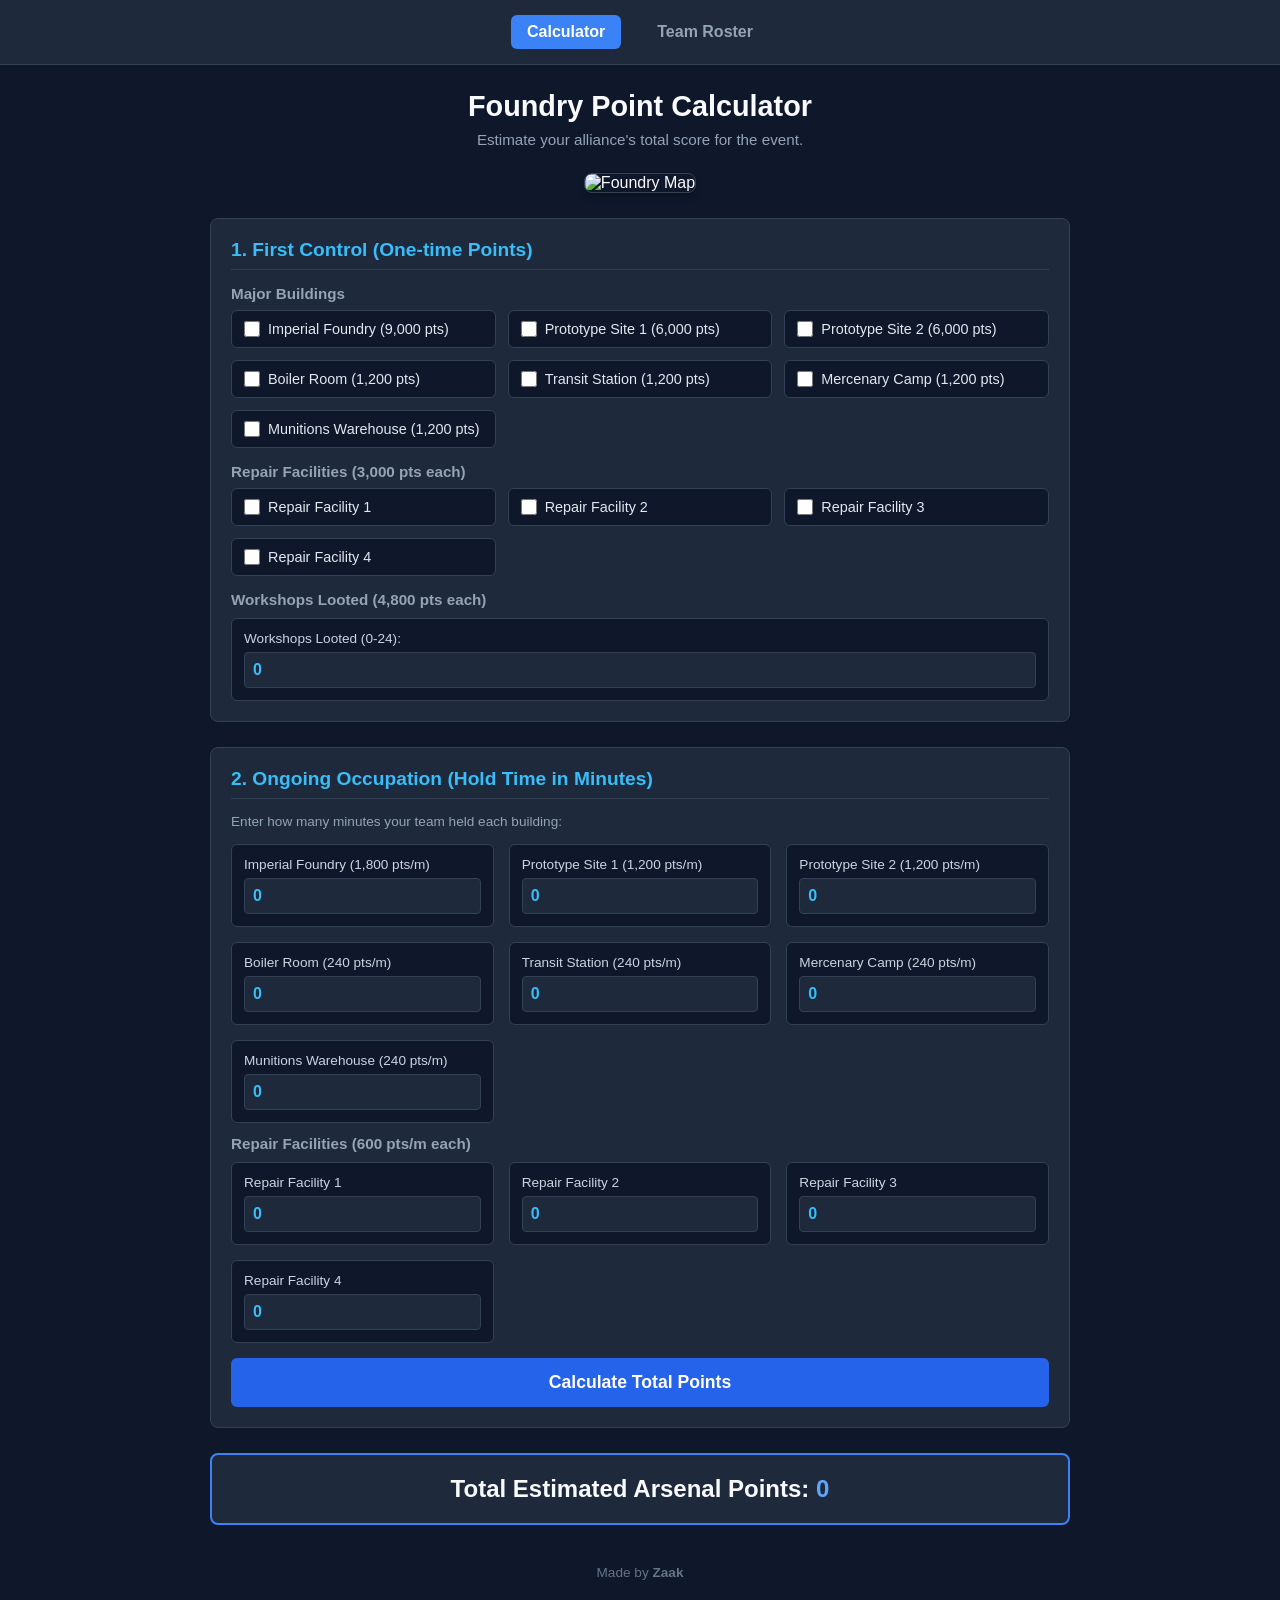
==== commit d181f2ad: "Fix map image URL path" ====
--- a/index.html
+++ b/index.html
@@ -19,7 +19,7 @@
     <p class="subtitle">Estimate your alliance's total score for the event.</p>
 
     <div class="map-container">
-      <img src="https://raw.githubusercontent.com/zackrmt92-byte/foundry-calculator/main/foundry-map.png" alt="Foundry Map" class="map-image" onerror="this.style.display='none'">
+     <img src="/foundry-calculator/map.png" alt="Foundry Map" class="map-image">
     </div>
 
     <!-- 1. First Control Section -->
